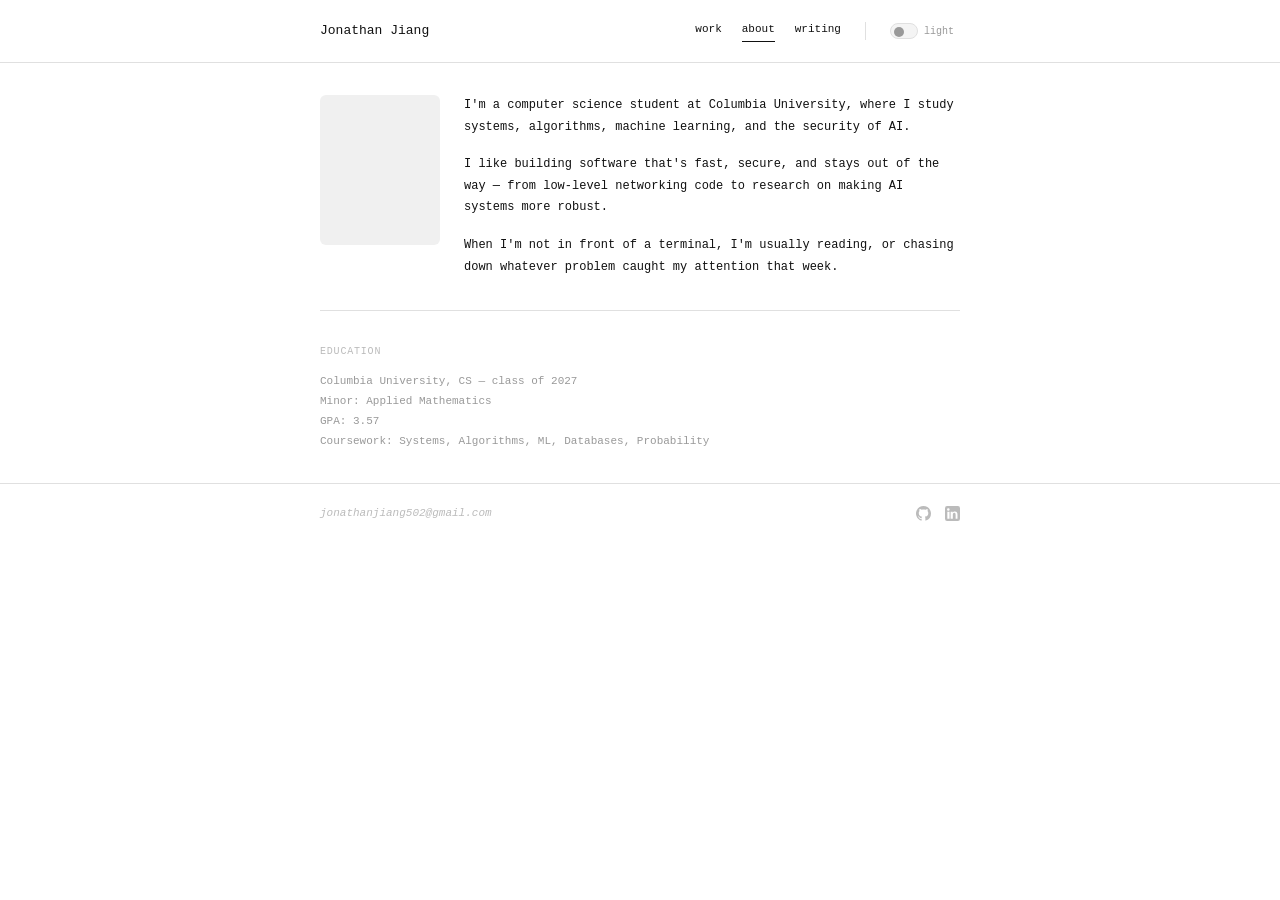
==== about.html @ d6f13825 "Initial commit: static personal website Build Jonathan Jiang's personal site from the design-system " ====
<!DOCTYPE html>
<html lang="en">
<head>
  <meta charset="UTF-8" />
  <meta name="viewport" content="width=device-width, initial-scale=1.0" />
  <title>About — Jonathan Jiang</title>
  <meta name="description" content="About Jonathan Jiang — CS @ Columbia University, class of 2027." />
  <link rel="stylesheet" href="css/style.css" />
  <script>
    (function () {
      try {
        if (localStorage.getItem('theme') === 'dark') {
          document.documentElement.setAttribute('data-theme', 'dark');
        }
      } catch (e) {}
    })();
  </script>
</head>
<body>

  <nav class="nav">
    <div class="nav-inner">
      <a href="index.html" class="nav-name">Jonathan Jiang</a>
      <div class="nav-right">
        <div class="nav-tabs">
          <a href="work.html" class="nav-tab">work</a>
          <a href="about.html" class="nav-tab active">about</a>
          <a href="writing.html" class="nav-tab">writing</a>
        </div>
        <button class="theme-toggle" id="themeToggle" type="button" aria-label="Toggle light and dark mode" aria-pressed="false">
          <span class="toggle-track"><span class="toggle-thumb"></span></span>
          <span class="toggle-label" id="toggleLabel">light</span>
        </button>
      </div>
    </div>
  </nav>

  <main class="container">

    <section class="section">
      <div class="about">
        <!-- TODO: replace placeholder with real portrait photo (4:5 crop) -->
        <div class="about-photo" role="img" aria-label="Jonathan Jiang"></div>
        <div class="about-copy">
          <!-- TODO: rewrite these paragraphs in your own voice. -->
          <p>I'm a computer science student at Columbia University, where I study systems, algorithms, machine learning, and the security of AI.</p>
          <p>I like building software that's fast, secure, and stays out of the way — from low-level networking code to research on making AI systems more robust.</p>
          <p>When I'm not in front of a terminal, I'm usually reading, or chasing down whatever problem caught my attention that week.</p>
        </div>
      </div>
    </section>

    <section class="section">
      <div class="section-label">Education</div>
      <ul class="facts">
        <li>Columbia University, CS — class of 2027</li>
        <li>Minor: Applied Mathematics</li>
        <li>GPA: 3.57</li>
        <li>Coursework: Systems, Algorithms, ML, Databases, Probability</li>
      </ul>
    </section>

  </main>

  <footer class="footer">
    <div class="footer-inner">
      <a class="footer-email" href="mailto:jonathanjiang502@gmail.com">jonathanjiang502@gmail.com</a>
      <div class="footer-icons">
        <a href="https://github.com/jonathanj502" target="_blank" rel="noopener noreferrer" aria-label="GitHub">
          <svg viewBox="0 0 16 16" fill="currentColor" aria-hidden="true"><path d="M8 0C3.58 0 0 3.58 0 8c0 3.54 2.29 6.53 5.47 7.59.4.07.55-.17.55-.38 0-.19-.01-.82-.01-1.49-2.01.37-2.53-.49-2.69-.94-.09-.23-.48-.94-.82-1.13-.28-.15-.68-.52-.01-.53.63-.01 1.08.58 1.23.82.72 1.21 1.87.87 2.33.66.07-.52.28-.87.51-1.07-1.78-.2-3.64-.89-3.64-3.95 0-.87.31-1.59.82-2.15-.08-.2-.36-1.02.08-2.12 0 0 .67-.21 2.2.82.64-.18 1.32-.27 2-.27.68 0 1.36.09 2 .27 1.53-1.04 2.2-.82 2.2-.82.44 1.1.16 1.92.08 2.12.51.56.82 1.27.82 2.15 0 3.07-1.87 3.75-3.65 3.95.29.25.54.73.54 1.48 0 1.07-.01 1.93-.01 2.2 0 .21.15.46.55.38A8.01 8.01 0 0016 8c0-4.42-3.58-8-8-8z"/></svg>
        </a>
        <a href="https://linkedin.com/in/jonathanj126" target="_blank" rel="noopener noreferrer" aria-label="LinkedIn">
          <svg viewBox="0 0 16 16" fill="currentColor" aria-hidden="true"><path d="M13.63 0H2.37A2.34 2.34 0 000 2.34v11.32A2.34 2.34 0 002.37 16h11.26A2.34 2.34 0 0016 13.66V2.34A2.34 2.34 0 0013.63 0zM4.84 13.63H2.5V6.06h2.34v7.57zM3.67 5.02a1.36 1.36 0 110-2.71 1.36 1.36 0 010 2.71zM13.66 13.63h-2.34V9.5c0-.99-.02-2.26-1.38-2.26-1.38 0-1.59 1.08-1.59 2.19v4.2H6.01V6.06h2.25v1.03h.03c.31-.59 1.08-1.21 2.22-1.21 2.37 0 2.81 1.56 2.81 3.6v4.15z"/></svg>
        </a>
      </div>
    </div>
  </footer>

  <script src="js/main.js"></script>
</body>
</html>
---- css/style.css ----
/* ==========================================================================
   Jonathan Jiang — Personal Website
   Built to the design-system handoff. All tokens/specs sourced from
   jonathan-jiang-design-system.md
   ========================================================================== */

/* ---- Font ---------------------------------------------------------------- */
/* Monoweb Book is a commercial font (Lineto). Drop the licensed .woff2 into
   /fonts and it loads automatically; until then the monospace fallback is used. */
@font-face {
  font-family: 'Monoweb';
  src: url('../fonts/MonowebBook.woff2') format('woff2');
  font-weight: 400;
  font-style: normal;
  font-display: swap;
}

/* ---- Color tokens -------------------------------------------------------- */
:root {
  --bg:         #ffffff;
  --text:       #111111;
  --muted:      #999999;
  --faint:      #bbbbbb;
  --border:     #e0e0e0;
  --row-border: #ebebeb;
  --tag-bg:     #f4f4f4;
  --img-bg:     #f0f0f0;
}

[data-theme="dark"] {
  --bg:         #111111;
  --text:       #f0f0f0;
  --muted:      #555555;
  --faint:      #3a3a3a;
  --border:     #2a2a2a;
  --row-border: #1e1e1e;
  --tag-bg:     #1a1a1a;
  --img-bg:     #1e1e1e;
}

/* ---- Reset / base -------------------------------------------------------- */
*,
*::before,
*::after { box-sizing: border-box; }

html { -webkit-text-size-adjust: 100%; }

body {
  margin: 0;
  background: var(--bg);
  color: var(--text);
  font-family: 'Monoweb', 'Courier New', Courier, monospace;
  font-weight: 400;
  font-size: 12px;
  line-height: 1.7;
  -webkit-font-smoothing: antialiased;
  -moz-osx-font-smoothing: grayscale;
  transition: background 0.2s ease, color 0.2s ease;
}

a { color: inherit; }

img { display: block; }

/* ---- Layout -------------------------------------------------------------- */
.container {
  max-width: 720px;
  margin: 0 auto;
  padding: 0 2.5rem;
}

.section {
  padding: 2rem 0;
  border-bottom: 0.5px solid var(--border);
}
.section:last-child { border-bottom: none; }

.section-label {
  font-size: 10px;
  color: var(--faint);
  text-transform: uppercase;
  letter-spacing: 0.8px;
  margin-bottom: 0.75rem;
}

/* ==========================================================================
   Nav
   ========================================================================== */
.nav {
  position: sticky;
  top: 0;
  z-index: 10;
  width: 100%;
  background: var(--bg);
  border-bottom: 0.5px solid var(--border);
  transition: background 0.2s ease, border-color 0.2s ease;
}

.nav-inner {
  max-width: 720px;
  margin: 0 auto;
  padding: 1.25rem 2.5rem;
  display: flex;
  justify-content: space-between;
  align-items: center;
}

.nav-name {
  font-size: 13px;
  font-weight: 400;
  text-decoration: none;
  color: var(--text);
}

.nav-right {
  display: flex;
  align-items: center;
}

.nav-tabs {
  display: flex;
  gap: 1.25rem;
}

.nav-tab {
  font-size: 11px;
  text-decoration: none;
  color: var(--text);
  padding-bottom: 2px;
  border-bottom: 0.5px solid transparent;
}
.nav-tab:hover { color: var(--muted); }
.nav-tab.active {
  border-bottom: 0.5px solid var(--text);
}

/* ---- Light/dark toggle --------------------------------------------------- */
.theme-toggle {
  display: flex;
  align-items: center;
  gap: 6px;
  margin-left: 1.5rem;
  padding-left: 1.5rem;
  border-left: 0.5px solid var(--border);
  background: none;
  border-top: none;
  border-right: none;
  border-bottom: none;
  cursor: pointer;
  font-family: inherit;
  color: inherit;
}

.toggle-track {
  position: relative;
  width: 28px;
  height: 16px;
  border-radius: 8px;
  background: var(--tag-bg);
  border: 0.5px solid var(--border);
  flex-shrink: 0;
}

.toggle-thumb {
  position: absolute;
  top: 2.5px;
  left: 3px;
  width: 10px;
  height: 10px;
  border-radius: 50%;
  background: var(--muted);
  transition: transform 0.2s ease, background 0.2s ease;
}

[data-theme="dark"] .toggle-thumb {
  transform: translateX(12px);
  background: var(--text);
}

.toggle-label {
  font-size: 10px;
  color: var(--muted);
}

/* ==========================================================================
   Hero (home)
   ========================================================================== */
.hero {
  max-width: 720px;
  margin: 0 auto;
  padding: 3rem 2.5rem 2.5rem;
  display: flex;
  gap: 1.5rem;
  align-items: flex-start;
  border-bottom: 0.5px solid var(--border);
}

.hero-text { flex: 1; }

.hero h1 {
  font-size: 24px;
  font-weight: 400;
  line-height: 1.6;
  letter-spacing: -0.3px;
  max-width: 500px;
  margin: 0 0 1.25rem;
}

.hero-meta {
  margin: 0;
  padding: 0;
  list-style: none;
}
.hero-meta li {
  font-size: 12px;
  color: var(--muted);
  line-height: 1.7;
}
.hero-meta li::before { content: "\2192\00a0"; } /* "→ " */

.avatar {
  width: 72px;
  height: 72px;
  border-radius: 50%;
  border: 0.5px solid var(--border);
  background: var(--img-bg);          /* placeholder — TODO: real photo */
  object-fit: cover;
  flex-shrink: 0;
}

/* ==========================================================================
   Entry rows (experience / recent work)
   ========================================================================== */
.entry {
  padding: 14px 0;
  border-bottom: 0.5px solid var(--row-border);
}
.entry:last-child { border-bottom: none; }

.entry-head {
  display: flex;
  justify-content: space-between;
  align-items: baseline;
  gap: 1rem;
}
.entry-title {
  font-size: 13px;
  font-weight: 700;
  color: var(--text);
}
.entry-year {
  font-size: 11px;
  color: var(--faint);
  white-space: nowrap;
}
.entry-sub {
  font-size: 11px;
  color: var(--muted);
  margin-bottom: 8px;
}
.entry-desc {
  font-size: 11px;
  color: var(--muted);
  line-height: 1.8;
}

/* ---- Tags ---------------------------------------------------------------- */
.tags { margin-top: 6px; }
.tag {
  font-size: 10px;
  color: var(--muted);
  background: var(--tag-bg);
  border-radius: 3px;
  padding: 1px 6px;
  margin: 3px 3px 0 0;
  display: inline-block;
}

/* ==========================================================================
   Project cards (work)
   ========================================================================== */
.project-grid {
  display: grid;
  grid-template-columns: 1fr 1fr;
  gap: 12px;
}

.card {
  border: 0.5px solid var(--row-border);
  border-radius: 8px;
  overflow: hidden;
}

.card-img {
  width: 100%;
  height: 120px;
  object-fit: cover;
  background: var(--img-bg);          /* placeholder — TODO: real screenshot */
}

.card-body { padding: 12px; }

.card-title {
  font-size: 13px;
  font-weight: 700;
  color: var(--text);
  margin-bottom: 4px;
}

.card-meta {
  font-size: 11px;
  color: var(--muted);
  margin-bottom: 8px;
}

/* ---- GitHub link --------------------------------------------------------- */
.gh-link {
  font-size: 10px;
  color: var(--muted);
  text-decoration: none;
  border-bottom: 0.5px solid var(--row-border);
  padding-bottom: 1px;
  display: inline-flex;
  align-items: center;
  gap: 4px;
}
.gh-link svg { width: 11px; height: 11px; }

/* ==========================================================================
   About
   ========================================================================== */
.about {
  display: flex;
  gap: 1.5rem;
  align-items: flex-start;
}
.about-photo {
  width: 120px;
  height: 150px;
  border-radius: 6px;
  object-fit: cover;
  flex-shrink: 0;
  background: var(--img-bg);          /* placeholder — TODO: real photo */
}
.about-copy { flex: 1; }
.about-copy p {
  margin: 0 0 1rem;
  line-height: 1.8;
}
.about-copy p:last-child { margin-bottom: 0; }

.facts {
  margin: 0;
  padding: 0;
  list-style: none;
}
.facts li {
  font-size: 11px;
  color: var(--muted);
  line-height: 1.8;
}

/* ==========================================================================
   Writing
   ========================================================================== */
.writing-empty {
  color: var(--muted);
  font-size: 12px;
}

.post-list { display: flex; flex-direction: column; }
.post-row {
  display: flex;
  justify-content: space-between;
  align-items: baseline;
  gap: 1rem;
  padding: 14px 0;
  border-bottom: 0.5px solid var(--row-border);
  text-decoration: none;
  color: var(--text);
}
.post-row:last-child { border-bottom: none; }
.post-title { font-size: 13px; }
.post-date { font-size: 11px; color: var(--faint); white-space: nowrap; }

/* ==========================================================================
   Footer
   ========================================================================== */
.footer {
  border-top: 0.5px solid var(--border);
}
.footer-inner {
  max-width: 720px;
  margin: 0 auto;
  padding: 1.25rem 2.5rem;
  display: flex;
  justify-content: space-between;
  align-items: center;
}
.footer-email {
  font-size: 11px;
  font-style: italic;
  color: var(--faint);
  text-decoration: none;
}
.footer-icons {
  display: flex;
  gap: 14px;
}
.footer-icons a {
  color: var(--faint);
  display: inline-flex;
  align-items: center;
}
.footer-icons svg { width: 15px; height: 15px; }
.footer-icons a:hover { color: var(--muted); }

/* ==========================================================================
   Responsive (mobile)
   ========================================================================== */
@media (max-width: 600px) {
  .container { padding: 0 1.25rem; }

  .nav-inner { padding: 1.25rem; }
  .nav-tabs { gap: 1rem; }
  .theme-toggle { margin-left: 1rem; padding-left: 1rem; }

  .hero {
    flex-direction: column;
    padding: 2.5rem 1.25rem 2rem;
  }

  .project-grid { grid-template-columns: 1fr; }

  .footer-inner { padding: 1.25rem; }
}

@media (max-width: 380px) {
  .toggle-label { display: none; }
}
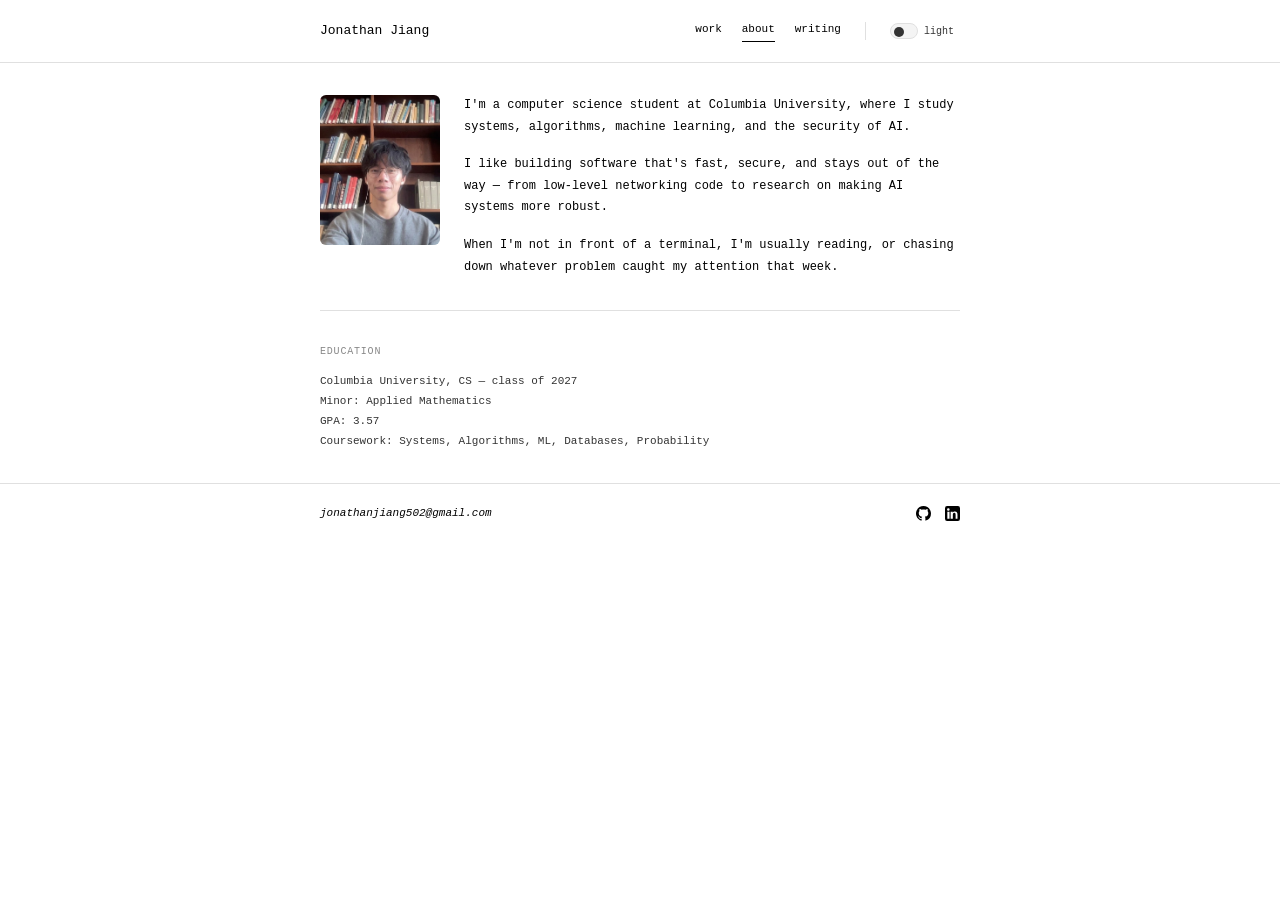
==== commit 23e8fef0: "Add headshot and about photo Co-Authored-By: Claude Sonnet 4.6 <noreply@anthropic.com>" ====
--- a/about.html
+++ b/about.html
@@ -39,8 +39,7 @@
 
     <section class="section">
       <div class="about">
-        <!-- TODO: replace placeholder with real portrait photo (4:5 crop) -->
-        <div class="about-photo" role="img" aria-label="Jonathan Jiang"></div>
+        <img class="about-photo" src="images/about.jpg" alt="Jonathan Jiang" />
         <div class="about-copy">
           <!-- TODO: rewrite these paragraphs in your own voice. -->
           <p>I'm a computer science student at Columbia University, where I study systems, algorithms, machine learning, and the security of AI.</p>
--- a/css/style.css
+++ b/css/style.css
@@ -18,9 +18,9 @@
 /* ---- Color tokens -------------------------------------------------------- */
 :root {
   --bg:         #ffffff;
-  --text:       #111111;
-  --muted:      #999999;
-  --faint:      #bbbbbb;
+  --text:       #000000;
+  --muted:      #333333;
+  --faint:      #888888;
   --border:     #e0e0e0;
   --row-border: #ebebeb;
   --tag-bg:     #f4f4f4;
@@ -29,9 +29,9 @@
 
 [data-theme="dark"] {
   --bg:         #111111;
-  --text:       #f0f0f0;
-  --muted:      #555555;
-  --faint:      #3a3a3a;
+  --text:       #ffffff;
+  --muted:      #aaaaaa;
+  --faint:      #888888;
   --border:     #2a2a2a;
   --row-border: #1e1e1e;
   --tag-bg:     #1a1a1a;
@@ -180,6 +180,8 @@
 .toggle-label {
   font-size: 10px;
   color: var(--muted);
+  min-width: 5ch;
+  display: inline-block;
 }
 
 /* ==========================================================================
@@ -400,7 +402,7 @@
 .footer-email {
   font-size: 11px;
   font-style: italic;
-  color: var(--faint);
+  color: var(--text);
   text-decoration: none;
 }
 .footer-icons {
@@ -408,7 +410,7 @@
   gap: 14px;
 }
 .footer-icons a {
-  color: var(--faint);
+  color: var(--text);
   display: inline-flex;
   align-items: center;
 }
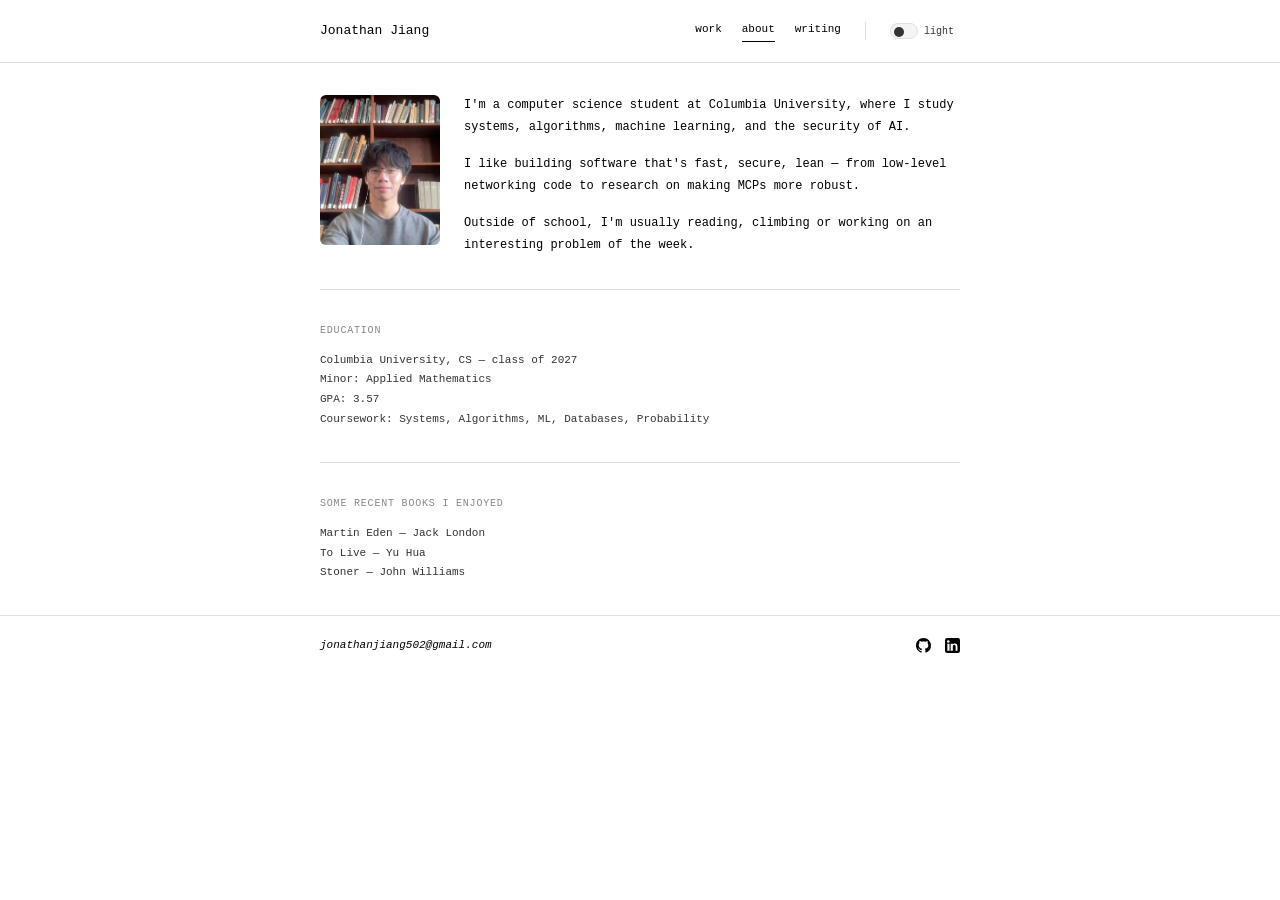
==== commit dcf2e50e: "Update about page copy and book corner Co-Authored-By: Claude Sonnet 4.6 <noreply@anthropic.com>" ====
--- a/about.html
+++ b/about.html
@@ -43,8 +43,8 @@
         <div class="about-copy">
           <!-- TODO: rewrite these paragraphs in your own voice. -->
           <p>I'm a computer science student at Columbia University, where I study systems, algorithms, machine learning, and the security of AI.</p>
-          <p>I like building software that's fast, secure, and stays out of the way — from low-level networking code to research on making AI systems more robust.</p>
-          <p>When I'm not in front of a terminal, I'm usually reading, or chasing down whatever problem caught my attention that week.</p>
+          <p>I like building software that's fast, secure, lean — from low-level networking code to research on making MCPs more robust.</p>
+          <p>Outside of school, I'm usually reading, climbing or working on an interesting problem of the week.</p>
         </div>
       </div>
     </section>
@@ -56,6 +56,15 @@
         <li>Minor: Applied Mathematics</li>
         <li>GPA: 3.57</li>
         <li>Coursework: Systems, Algorithms, ML, Databases, Probability</li>
+      </ul>
+    </section>
+
+    <section class="section">
+      <div class="section-label">Some recent books I enjoyed</div>
+      <ul class="facts">
+        <li>Martin Eden — Jack London</li>
+        <li>To Live — Yu Hua</li>
+        <li>Stoner — John Williams</li>
       </ul>
     </section>
 
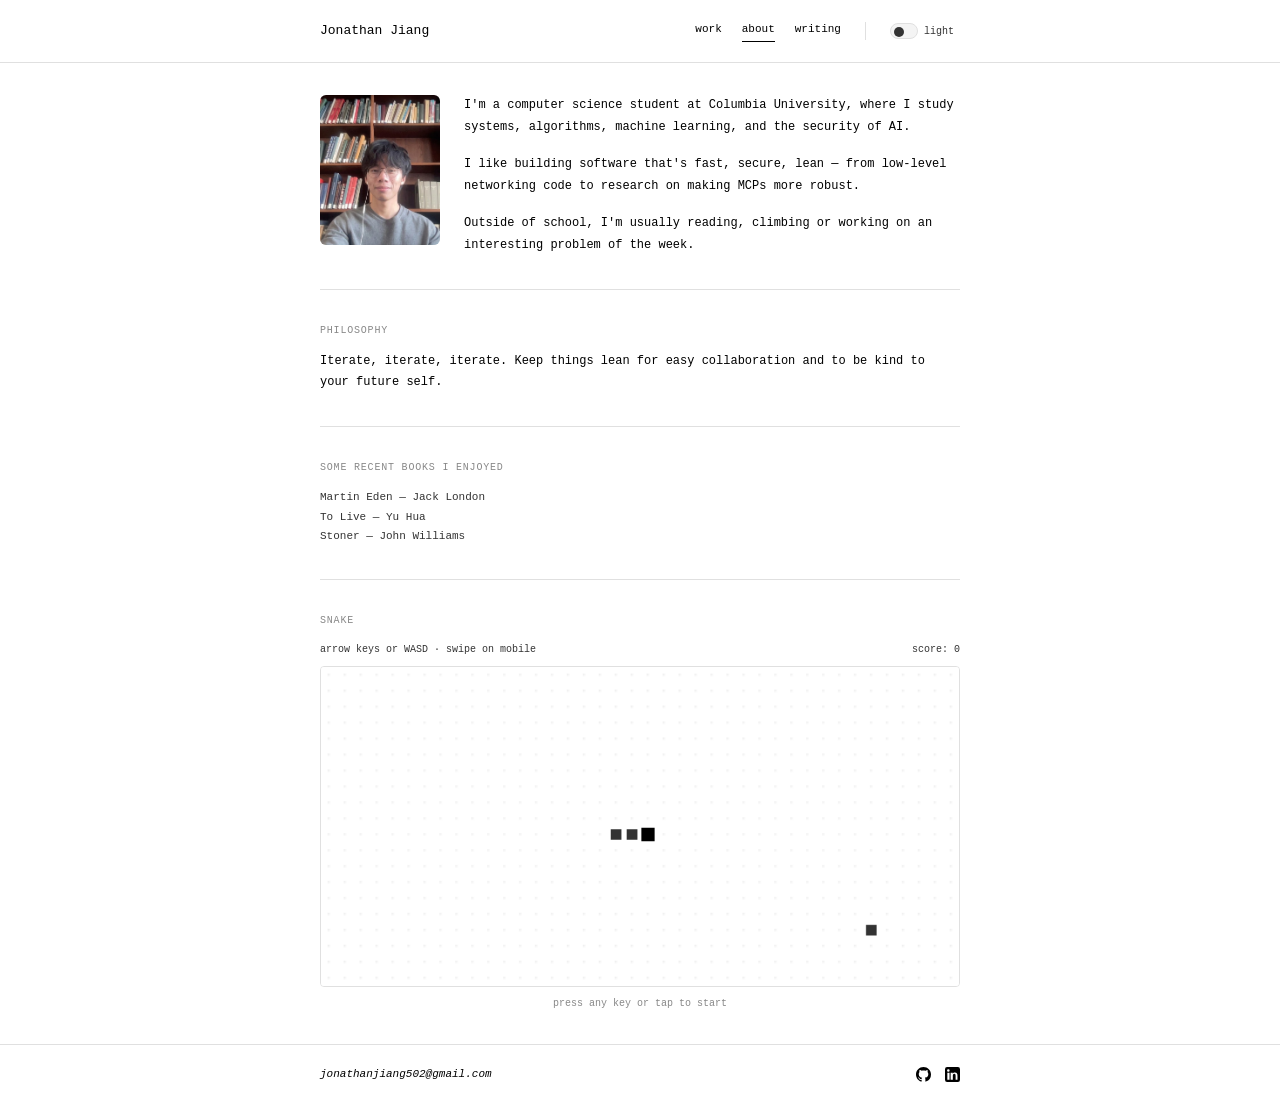
==== commit 00690058: "Update about page and work section - Add Snake game to about page - Add coding philosophy section - " ====
--- a/about.html
+++ b/about.html
@@ -50,13 +50,8 @@
     </section>
 
     <section class="section">
-      <div class="section-label">Education</div>
-      <ul class="facts">
-        <li>Columbia University, CS — class of 2027</li>
-        <li>Minor: Applied Mathematics</li>
-        <li>GPA: 3.57</li>
-        <li>Coursework: Systems, Algorithms, ML, Databases, Probability</li>
-      </ul>
+      <div class="section-label">Philosophy</div>
+      <p style="margin:0;font-size:12px;line-height:1.8;color:var(--text);">Iterate, iterate, iterate. Keep things lean for easy collaboration and to be kind to your future self.</p>
     </section>
 
     <section class="section">
@@ -66,6 +61,16 @@
         <li>To Live — Yu Hua</li>
         <li>Stoner — John Williams</li>
       </ul>
+    </section>
+
+    <section class="section">
+      <div class="section-label">Snake</div>
+      <div style="display:flex;align-items:center;justify-content:space-between;margin-bottom:8px;">
+        <span style="font-size:10px;color:var(--muted);">arrow keys or WASD · swipe on mobile</span>
+        <span style="font-size:10px;color:var(--muted);">score: <span id="snakeScore">0</span></span>
+      </div>
+      <canvas id="snakeCanvas" width="480" height="240" style="display:block;width:100%;border:0.5px solid var(--border);border-radius:4px;"></canvas>
+      <p id="snakeMsg" style="font-size:10px;color:var(--faint);margin:8px 0 0;text-align:center;"></p>
     </section>
 
   </main>
@@ -85,5 +90,6 @@
   </footer>
 
   <script src="js/main.js"></script>
+  <script src="js/snake.js"></script>
 </body>
 </html>
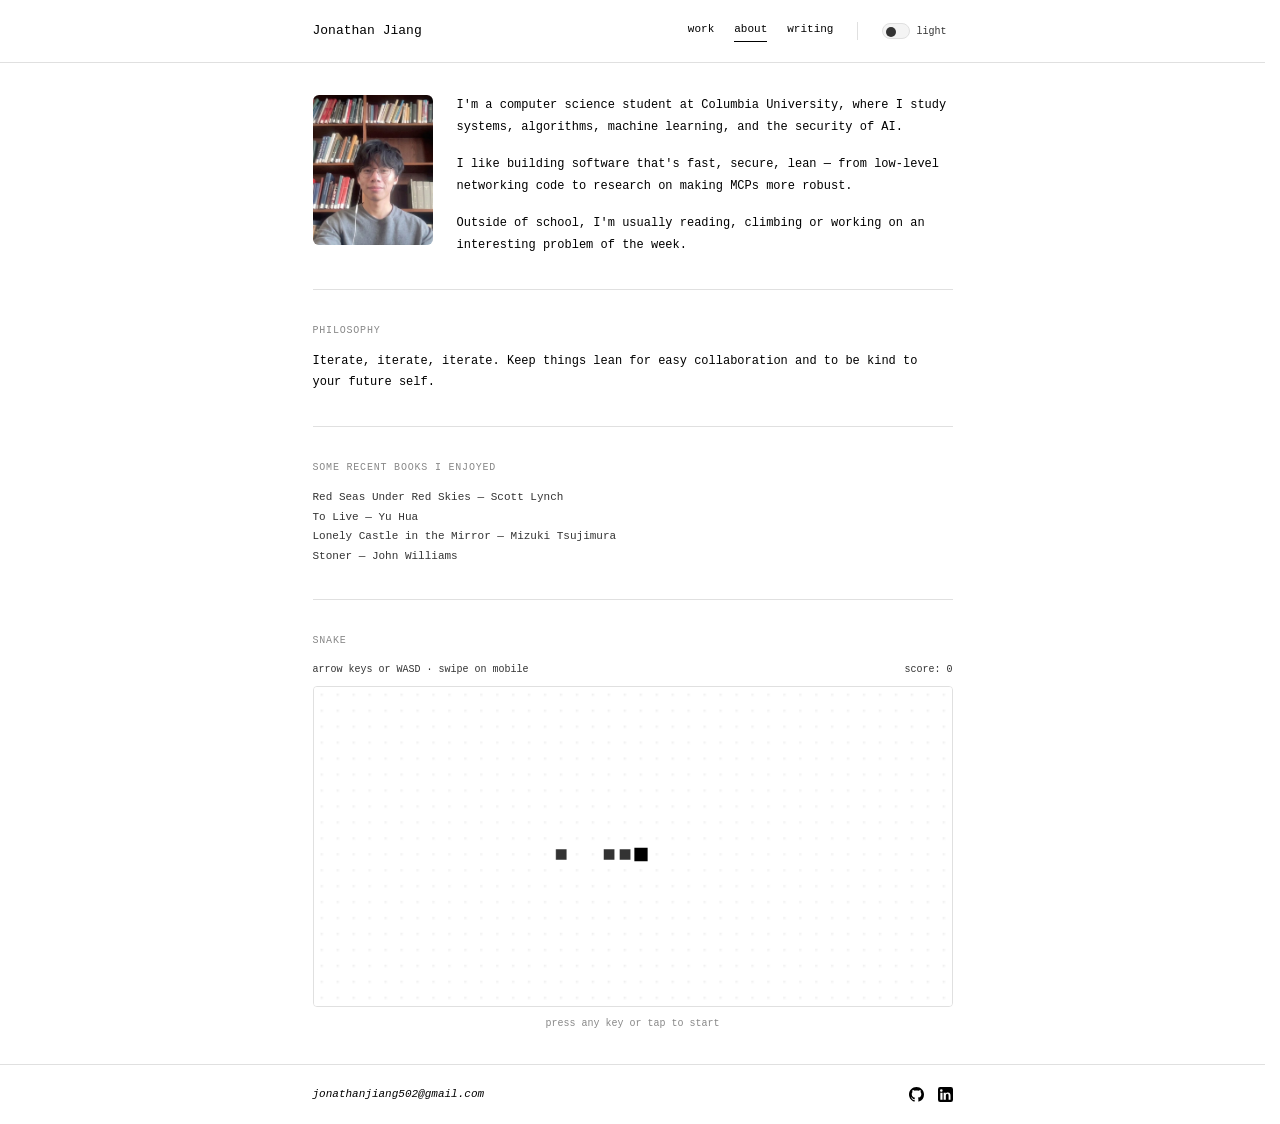
==== commit 6a01aab6: "Update books list" ====
--- a/about.html
+++ b/about.html
@@ -57,8 +57,9 @@
     <section class="section">
       <div class="section-label">Some recent books I enjoyed</div>
       <ul class="facts">
-        <li>Martin Eden — Jack London</li>
+        <li>Red Seas Under Red Skies — Scott Lynch</li>
         <li>To Live — Yu Hua</li>
+        <li>Lonely Castle in the Mirror — Mizuki Tsujimura</li>
         <li>Stoner — John Williams</li>
       </ul>
     </section>
--- a/css/style.css
+++ b/css/style.css
@@ -43,7 +43,10 @@
 *::before,
 *::after { box-sizing: border-box; }
 
-html { -webkit-text-size-adjust: 100%; }
+html {
+  -webkit-text-size-adjust: 100%;
+  scrollbar-gutter: stable;
+}
 
 body {
   margin: 0;
@@ -221,8 +224,8 @@
 .hero-meta li::before { content: "\2192\00a0"; } /* "→ " */
 
 .avatar {
-  width: 72px;
-  height: 72px;
+  width: 128px;
+  height: 128px;
   border-radius: 50%;
   border: 0.5px solid var(--border);
   background: var(--img-bg);          /* placeholder — TODO: real photo */
